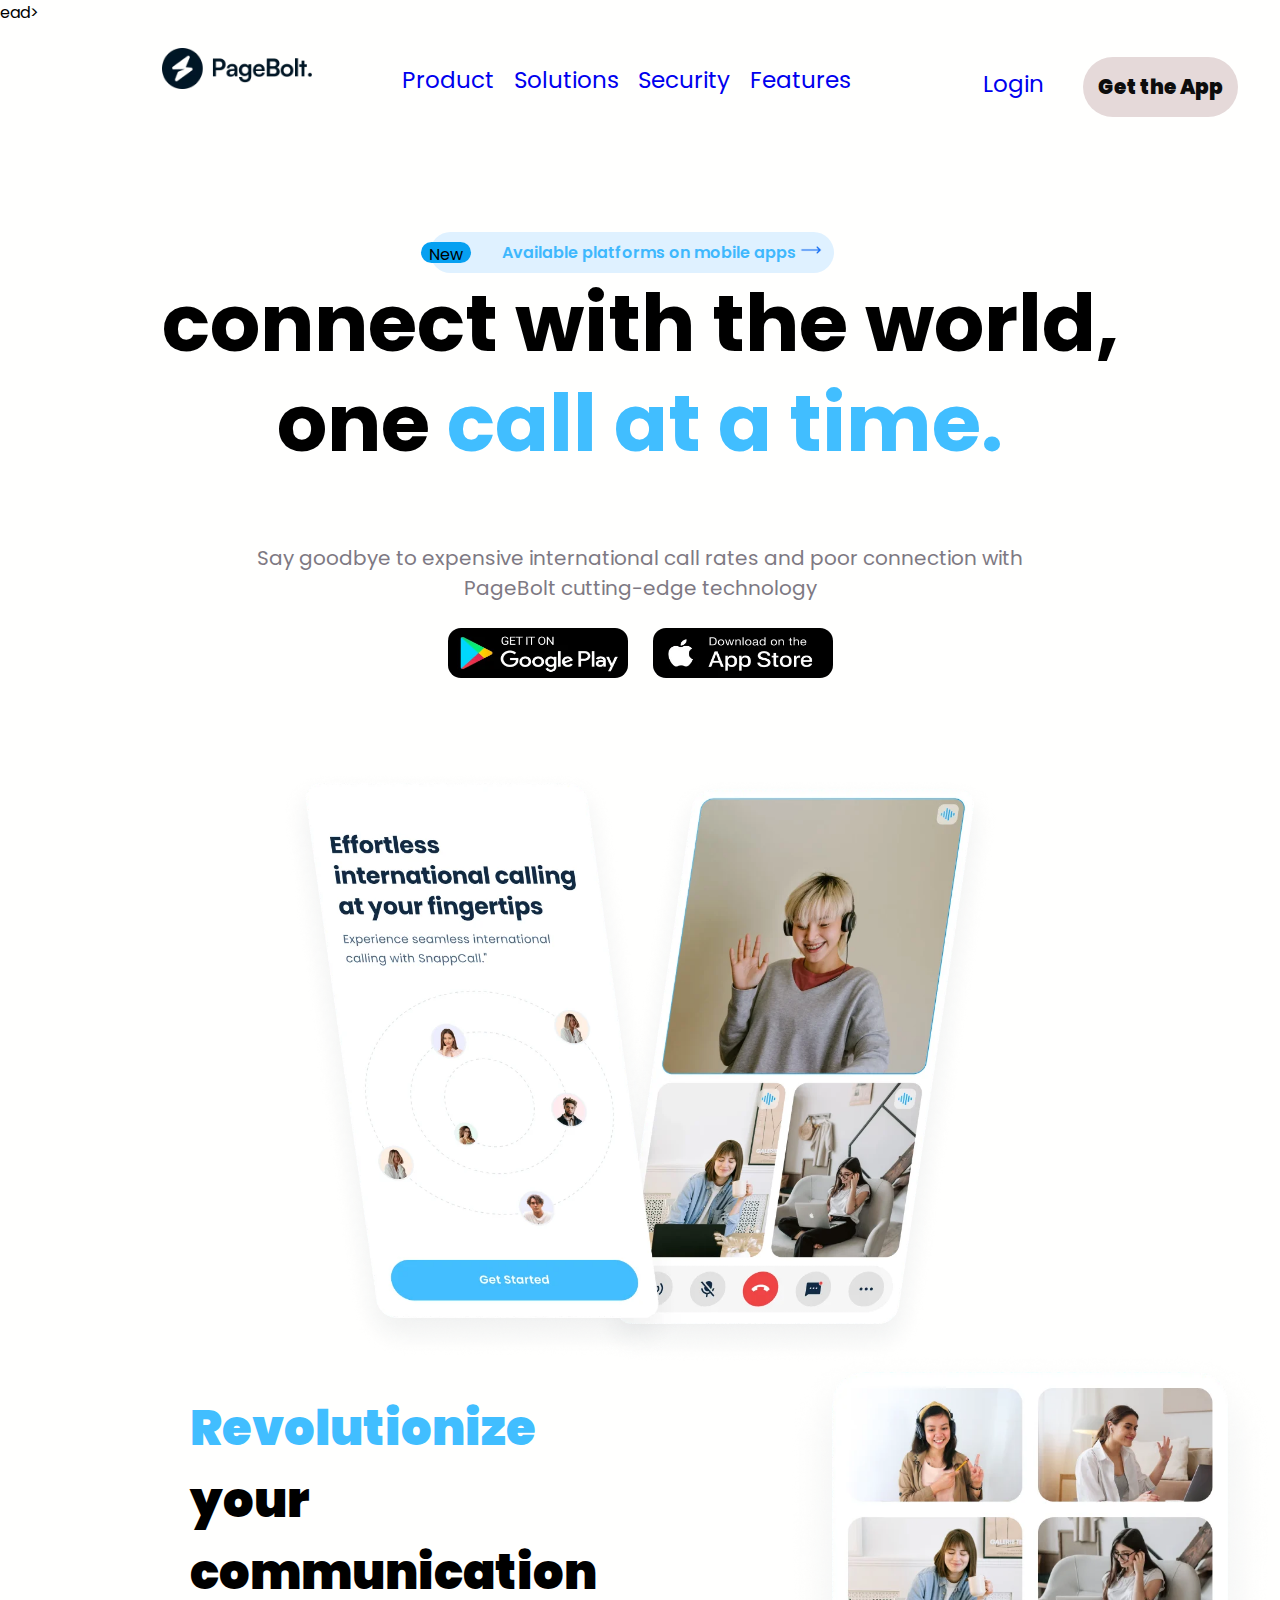
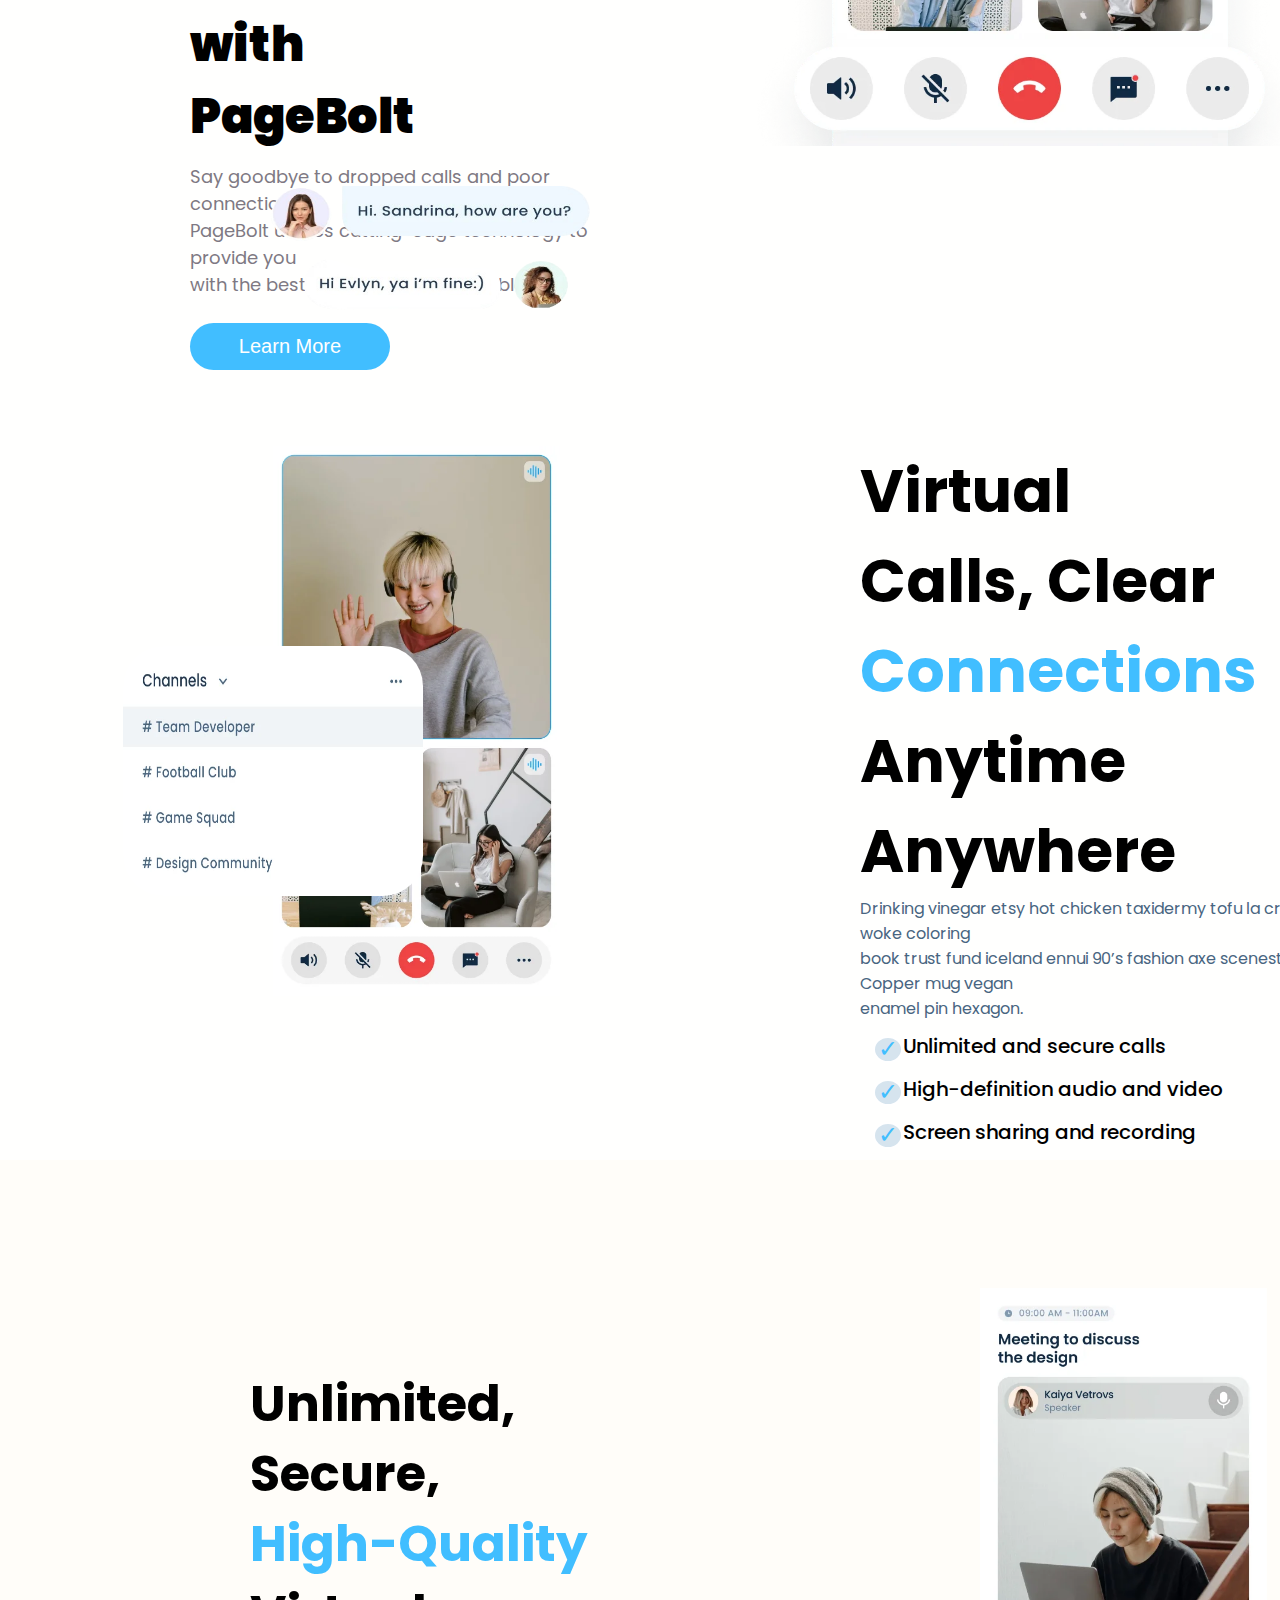
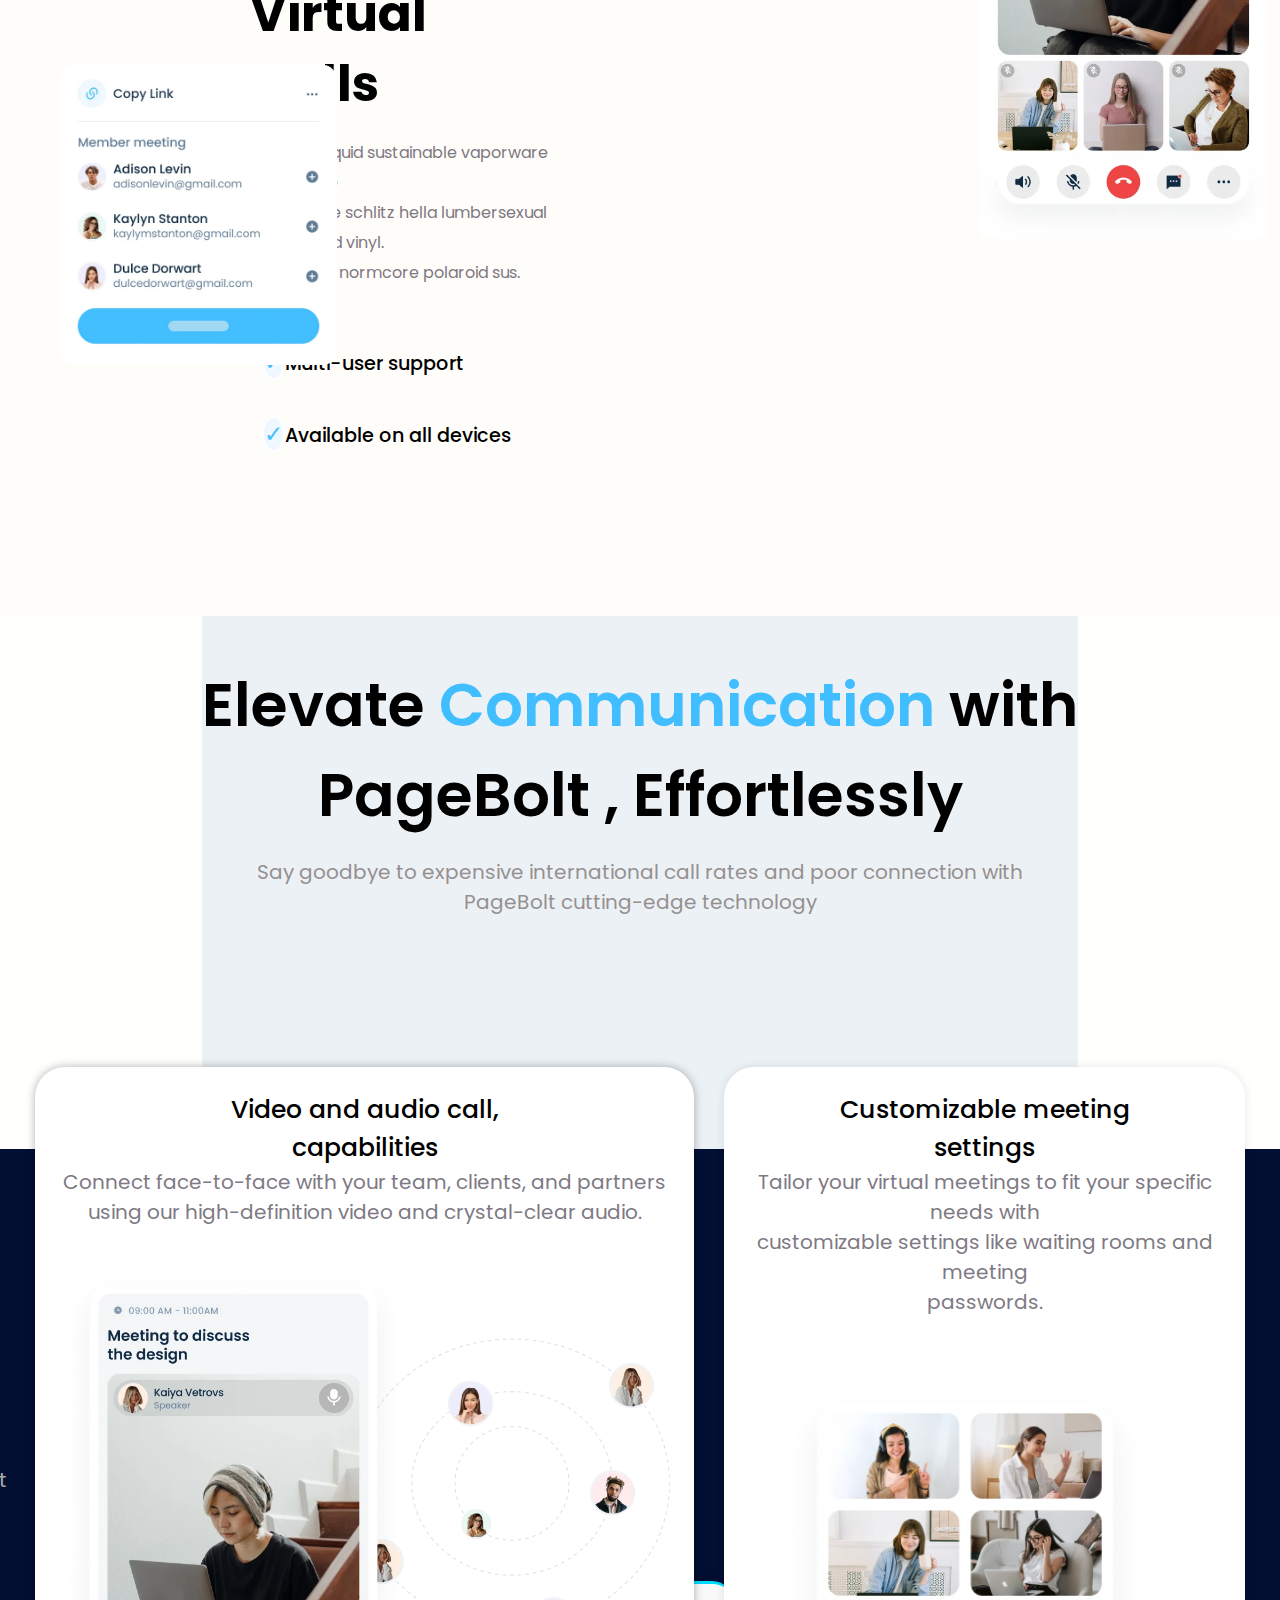
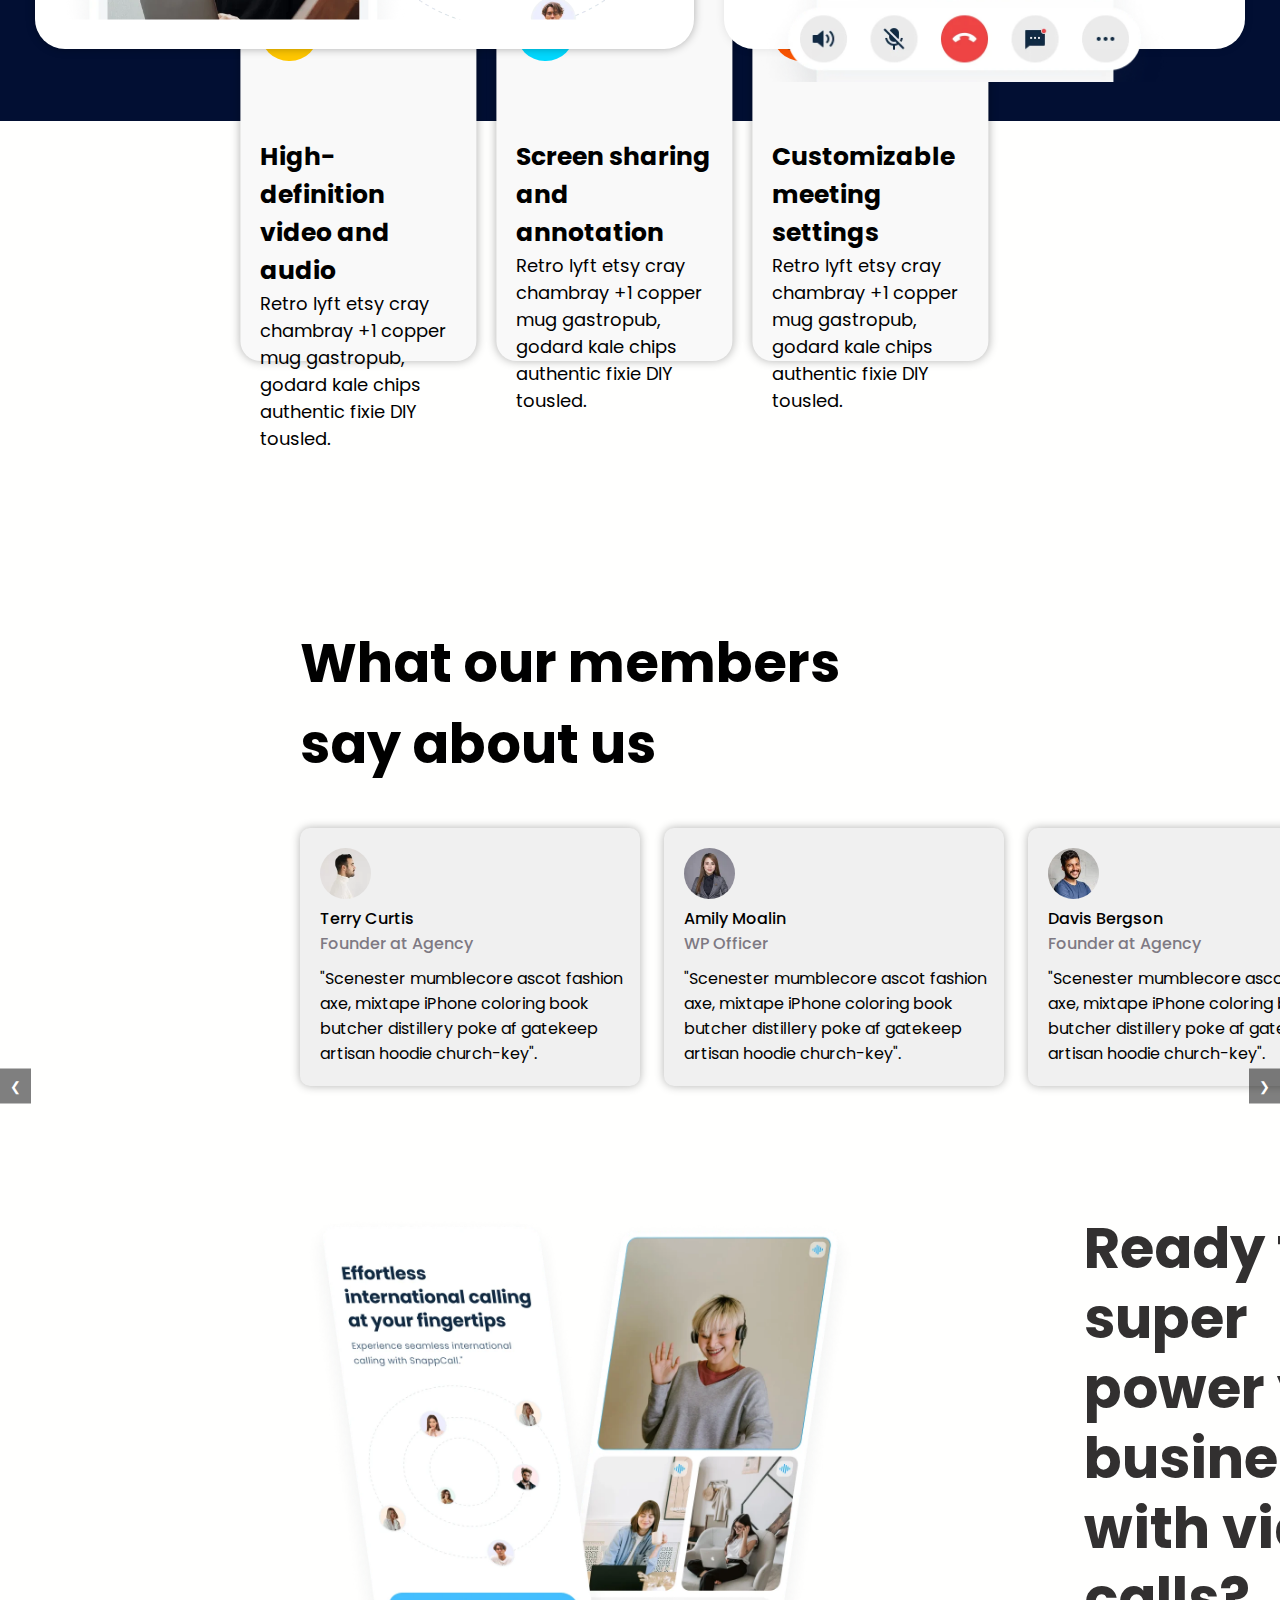
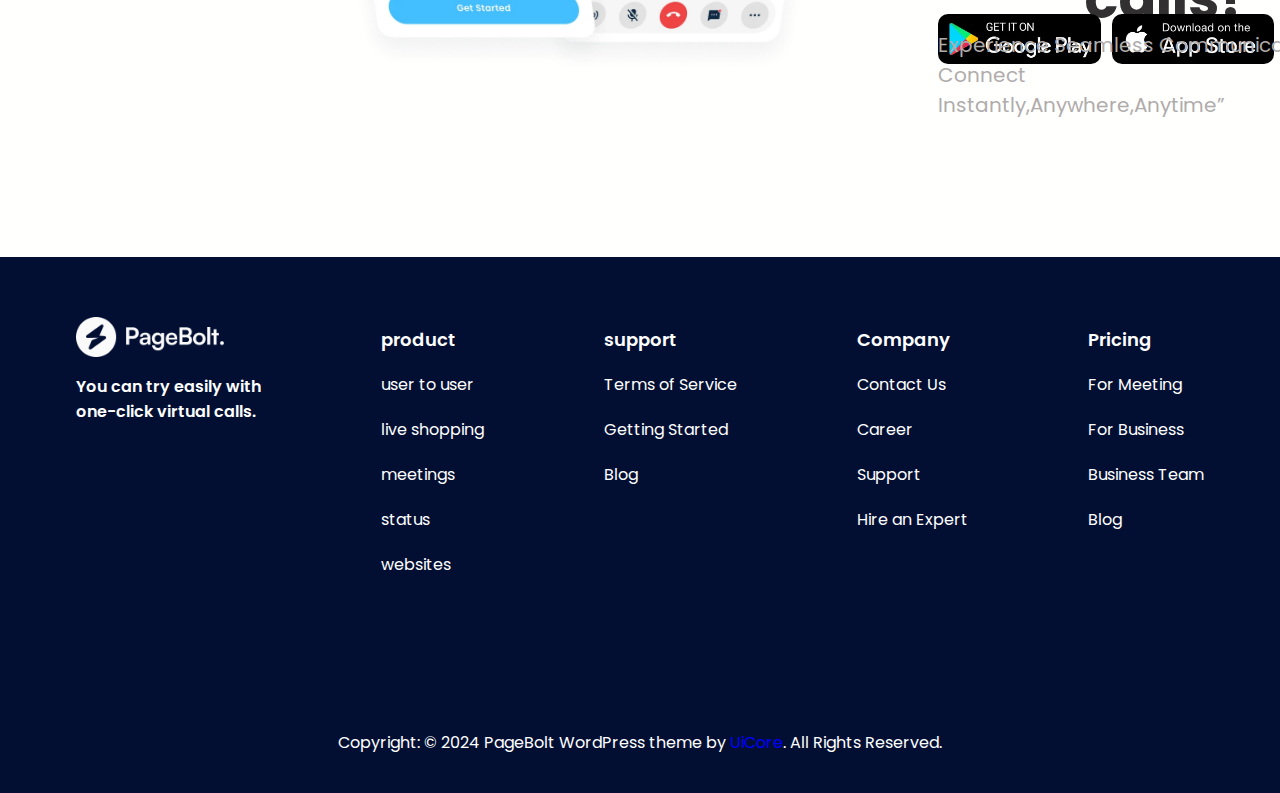
==== index/task6.html @ 5640647d "first commit" ====
<!DOCTYPE html>
<html lang="en">

<head>
    <meta charset="UTF-8">
    <meta name="viewport" content="width=device-width, initial-scale=1.0">
    <link rel="stylesheet" href="task6.css">
    <title>PageBolt</title>
    <link rel="preconnect" href="https://fonts.googleapis.com">
    <link rel="preconnect" href="https://fonts.gstatic.com" crossorigin>
    <link
        href="https://fonts.googleapis.com/css2?family=Kanit:ital,wght@0,100;0,200;0,300;0,400;0,500;0,600;0,700;0,800;0,900;1,100;1,200;1,300;1,400;1,500;1,600;1,700;1,800;1,900&family=Lora:ital,wght@0,400..700;1,400..700&family=Poppins:ital,wght@0,100;0,200;0,300;0,400;0,500;0,600;0,700;0,800;0,900;1,100;1,200;1,300;1,400;1,500;1,600;1,700;1,800;1,900&family=Source+Sans+3:ital,wght@0,200..900;1,200..900&display=swap"
        rel="stylesheet">ead>

<body>
    <header>
        <div class="logo">
            <img src="/assets/images/pagebolt-logo.webp" alt="logo">
        </div>
        <ul class="head">
            <div class="middle">
                <ul>
                    <li><a href="#">Product</a></li>
                    <li><a href="#">Solutions</a></li>
                    <li><a href="#">Security</a></li>
                    <li><a href="#">Features</a></li>
                </ul>
            </div>
            <div class="end-header">
                <li class="login"><a href="#">Login</a></li>
                <li><a href="#" class="get-app-button">Get the App</a></li>
            </div>
        </ul>
    </header>
    <div class="step2">
        <div class="space">
            <p class="new">New</p>
            <div class="newidea">
                <p class="apps">...... <span>.........</span>Available platforms on mobile apps</p>
                <img class="arrow" src="/assets/images/arrow.png" alt="arrow-img">
            </div>
        </div>
    </div>

    <div class="step3">
        <div class="container">
            <h1 class="connect">connect with the world,<br>one <span style="color: rgb(65,190,255);">call at a
                    time.</span></h1>
        </div>
        <div class="basket">
            <p class="goodbye2">Say goodbye to expensive international call rates and poor connection with <br> PageBolt
                cutting-edge technology
            </p>
        </div>

    </div>

    <div class="step4">
        <img class="googleplay" src="/assets/images/Mobile-App-Google-Play.webp" alt="googlePlay">
        <img class="apple" src="/assets/images/Mobile-App-App-Store.webp" alt="apple">
    </div>

    <div class="step5">
        <img src="/assets/images/Mobile-App-Hero-Image---small.webp" alt="">
    </div>
    <div class="step6">
        <div class="left1">
            <div class="contnr">
                <h3><span style="color: rgb(65,190,255);">Revolutionize </span>your <br>communication with <br>PageBolt
                </h3>
                <p>Say goodbye to dropped calls and poor connections. <br> PageBolt utilizes cutting-edge technology to
                    provide you <br> with the best call experience possible.”</p>
                <button class="learn-more">Learn More</button>
            </div>
        </div>
        <div class="right1">
            <img class="big" src="/assets/images/Mobile-App-Communication-Image-2.webp" alt="">
            <img class="small" src="/assets/images/hi sandra.png" alt="">
        </div>
    </div>


    <div class="step7">
        <div class="left2">
            <img src="/assets/images/Mobile-App-Connections-Image-2.webp" alt="small3" class="small3">
            <img src="/assets/images/Mobile-App-Connections-Image.webp" alt="big3" class="big3">
        </div>
        <div class="right2">
            <div class="head">
                <h4 class="calls">Virtual Calls, Clear<br><span>Connections </span>Anytime<br>Anywhere</h4>
            </div>
            <p class="vienegar">
                Drinking vinegar etsy hot chicken taxidermy tofu la croix woke coloring <br> book trust fund iceland
                ennui
                90’s fashion axe scenester. Copper mug vegan <br> enamel pin hexagon.</p>
            <ul class="tick-list">
                <li>Unlimited and secure calls</li>
                <li>High-definition audio and video</li>
                <li>Screen sharing and recording</li>
            </ul>


        </div>
    </div>



    <div class="step8">
        <div class="left3">
            <h5 class="secure">Unlimited, Secure, <br><span>High-Quality</span> Virtual <br>Calls</h5>
            <p class="hexagon">
                Hexagon squid sustainable vaporware chartreuse <br>godard fixie schlitz hella lumbersexual skateboard
                vinyl.<br>Chambray normcore polaroid sus.
            </p>
            <ul class="tick-list2">
                <li>Multi-user support</li>
                <li>Available on all devices</li>
            </ul>
        </div>

        <div class="right3">
            <img class="big2" src="/assets/images/Mobile-App-High-Quality-Image.webp" alt="">
            <img class="small2" src="/assets/images/copylink.webp" alt="">
        </div>

    </div>
    <div class="step9">
        <div class="text">
            <h6 class="elevate">Elevate <span>Communication</span> with <br>PageBolt , Effortlessly</h6>
            <p class="say">Say goodbye to expensive international call rates and poor connection with <br>PageBolt
                cutting-edge technology</p>
        </div>
        <div class="left-right">
            <div class="left4">
                <p class="vid">Video and audio call, <br> capabilities</p>
                <p class="face">Connect face-to-face with your team, clients, and partners <br> using our
                    high-definition
                    video and crystal-clear audio.</p>
                <div class="image-container">
                    <img src="/assets/images/new r.webp" alt="left" class="lt-img">
                </div>
            </div>
            <div class="right4">
                <p class="meeting">Customizable meeting <br>settings</p>
                <p class="tailor">Tailor your virtual meetings to fit your specific needs with <br> customizable
                    settings like waiting rooms and meeting <br> passwords.</p>
                <img src="/assets/images/new l.webp" alt="rt-img-inline" class="rt-img">

            </div>
        </div>
    </div>
    <div class="step10">
        <p class="experience">Experience Seamless <br> Communication with PageBolt</p>
    </div>


    <div class="step11">
        <div class="box">
            <img src="/assets/images//camera logo.png" alt="heads" class="logo1">
            <div class="content">
                <p class="heading">High-definition video and audio</p>
                <p class="paragraph">Retro lyft etsy cray chambray +1 copper <br> mug gastropub, godard kale chips <br>
                    authentic fixie DIY tousled.</p>
            </div>
        </div>
        <div class="box">
            <img src="/assets/images/meeting_heas.png" alt="heads1" class="logo2">
            <div class="content">
                <p class="heading">Screen sharing and annotation</p>
                <p class="paragraph">Retro lyft etsy cray chambray +1 copper <br> mug gastropub, godard kale chips <br>
                    authentic fixie DIY tousled.</p>
            </div>
        </div>
        <div class="box">
            <div class="ball">
                <img src="/assets/images/square.jpg" alt="" class="logo3">
            </div>
            <div class="content">
                <p class="heading">Customizable meeting settings</p>
                <p class="paragraph">Retro lyft etsy cray chambray +1 copper <br> mug gastropub, godard kale chips <br>
                    authentic fixie DIY tousled.</p>
            </div>
        </div>
    </div>

    <div class="scroll-wrapper">
        <div class="step12">
            <p class="members">
                What our members <br>say about us
            </p>
            <div class="cont1">
                <img src="/assets/images/terry cutis.webp" alt="">
                <p class="name">Terry Curtis</p>
                <p class="designation">Founder at Agency</p>
                <p class="sentence">"Scenester mumblecore ascot fashion <br>axe, mixtape iPhone coloring book
                    <br>butcher distillery poke af gatekeep <br> artisan hoodie church-key".
                </p>
            </div>
            <div class="cont2">
                <img src="/assets/images/amily moalin.webp" alt="">
                <p class="name">Amily Moalin</p>
                <p class="designation">WP Officer</p>
                <p class="sentence">"Scenester mumblecore ascot fashion <br>axe, mixtape iPhone coloring book
                    <br>butcher distillery poke af gatekeep <br>artisan hoodie church-key".
                </p>
            </div>
            <div class="cont1">
                <img src="/assets/images/david bergson.webp" alt="">
                <p class="name">Davis Bergson</p>
                <p class="designation">Founder at Agency</p>
                <p class="sentence">"Scenester mumblecore ascot fashion <br>axe, mixtape iPhone coloring book
                    <br>butcher distillery poke af gatekeep <br>artisan hoodie church-key".
                </p>
            </div>
            <div class="cont1">
                <img src="/assets/images/gustavo diaz.webp" alt="">
                <p class="name">Terry Curtis</p>
                <p class="designation">Developer</p>
                <p class="sentence">"Scenester mumblecore ascot fashion <br>axe, mixtape iPhone coloring book
                    <br>butcher distillery poke af gatekeep <br>artisan hoodie church-key".
                </p>
            </div>
        </div>
    </div>

    <div class="scroll-wrapper">
        <div class="scroll-container">
            <!-- Content goes here -->
        </div>
        <button class="scroll-btn prev">&#10094;</button>
        <button class="scroll-btn next">&#10095;</button>
    </div>




    <div class="step13">
        <div class="left-side">
            <img src="/assets/images/Mobile-App-Hero-Image---small.webp" alt="">
        </div>
        <div class="right-side">
            <div class="text-content">
                <p class="ready">Ready to super <br>power your business <br>with video calls?</p>
                <p class="experience">Experience Seamless Communication with PageBolt-Connect <br> Instantly,Anywhere,Anytime”</p>
            </div>
            <div class="logo-footer">
                <img src="/assets/images/Mobile-App-Google-Play.webp" alt="img.platstore">
                <img src="/assets/images/Mobile-App-App-Store.webp" alt="img.apple">
            </div>


        </div>
    </div>

    
    <div class="step14">
        <div class="container">
            <div class="line1">
                <img src="/assets/images/pagebolt-logo-2.webp" alt="logo" class="pagebolt">
                <p class="click">You can try easily with <br> one-click virtual calls.</p>
            </div>
            <div class="line2">
                <p class="top">product</p>
                <p>user to user</p>
                <p>live shopping</p>
                <p>meetings</p>
                <p>status</p>
                <p>websites</p>
            </div>
            <div class="line3">
                <p class="top">support</p>
                <p>Terms of Service</p>
                <p>Getting Started</p>
                <p>Blog</p>
            </div>
            <div class="line4">
                <p class="top">Company</p>
                <p>Contact Us</p>
                <p>Career</p>
                <p>Support</p>
                <p>Hire an Expert</p>
            </div>
            <div class="line5">
                <p class="top">Pricing</p>
                <p>For Meeting</p>
                <p>For Business</p>
                <p>Business Team</p>
                <p>Blog</p>
            </div>
           
        </div>
        <footer>
            <!-- Copyright notice with the link -->
            <p class="copyright">Copyright: © 2024 PageBolt WordPress theme by <a href="#" class="link">UiCore</a>.
                All Rights Reserved.
            </p>
        </footer>
    </div>
    

</body>

</html>
---- index/task6.css ----
body {
    background-color: rgb(255, 255, 254);
    font-family: poppins;
}

* {
    margin: 0%;
    //: "lora";
}

.logo img {
    width: 150px;
    margin-top: -10%;
}

header {
    display: flex;
    column-gap: 10%;
    justify-content: center;
    padding: 3%;
}

header ul {
    display: flex;
    list-style: none;
    column-gap: 5%;
    justify-content: center;
    font-size: larger;

}

header .head {
    display: flex;
    text-decoration: none;
}

.head a {
    text-decoration: none;
}

.end-header {
    display: flex;
    margin-left: 20%;
    column-gap: 10%;
    margin-top: -1%;
}

.login {
    text-decoration: none;
    margin-top: 10px;
    margin-right: 8%;


}

.login a {
    text-decoration: none;
    font-size: larger;

}

.get-app-button {
    display: inline-block;
    padding: 15px;
    background-color: rgb(229, 217, 217);
    color: #0d0d0d;
    border-radius: 30px;
    text-wrap: nowrap;
    font-size: 20px;
    font-weight: 900;
    text-decoration: none;

}

.get-app-button:hover {
    background-color: rgb(6, 180, 241);
}

.step2 {}

.newidea {
    display: flex;
    background-color: rgb(223, 241, 255);
    border-radius: 30px;
    padding: 8px;
    margin-left: -6.3%;
}

.apps span {
    color: rgb(223, 241, 255);
}

.space {
    display: flex;
    justify-content: center;
    align-items: center;
    margin-top: 6%;
    text-wrap: nowrap;
    margin-left: 40%;
    border-radius: 30px;
}

.new {
    border-style: none;
    border-radius: 20px;
    margin-right: 1%;
    background-color: rgb(6, 160, 241);
    margin-left: -70%;
    padding-bottom: 1.5%;
    height: 10px;
    width: 50px;
    text-align: center;
    z-index: 1;
}

.apps {
    color: rgb(63, 184, 253);
    font-weight: 550;
}

.arrow {
    width: 30px;
    height: 20px;
    justify-content: center;
    align-items: center;
}

.step3 {
    /* border: solid 3px; */
    /* transform: scale(0.8);  */
    /* border-style: none; */
}

.step3 .container {
    display: flex;
    justify-content: center;
    /* Center horizontally */
    align-items: center;
    /* Center vertically */
}

.connect {
    font-size: 80px;
    /* Set font size to 600 pixels */
    text-align: center;
    /* Center text within the container */
    line-height: 100px;
    font-weight: 700;
}

.connect span {
    font-weight: 700;
    /* Set font weight to bold */
}

.basket {
    text-align: center;
}

.goodbye2 {
    font-size: 20px;
    padding: 2%;
    color: #7e7983;
}

.step4 {
    display: flex;
    justify-content: center;
    align-items: center;
    column-gap: 25px;
}

.step4 img {
    /* You can adjust the size of the images manually */
    width: 180px;
    height: 50px;
    border-radius: 13px;
    row-gap: 12px;
}

.step5 {
    display: flex;
    justify-content: center;
    align-items: center;
}

.step5 img {
    height: 600px;
    margin-top: 7%;
}

.step6 {
    display: flex;
    justify-content: center;
    align-items: center;
    margin-top: 10%;
    transform: translateX(90px);
}

.step6 .right1 {
    flex-wrap: wrap;
    display: flex;
    justify-content: center;
    margin-left: 15%;
}

.big {
    height: 400px;
    transform: translateY(-150px);
}

.small {
    height: 150px;
    width: 350px;
    transform: translate(-600px, -110px);
    background: none;

}

.left1 {
    display: grid;
    margin-top: -14%;
    transform: translateX(100px);
}

h3 {
    font-size: 300%;
    font-weight: 900;
    align-items: center;
    margin-bottom: 10px;

}

h3 span {
    font-weight: 900;
}

.left1 p {
    display: flex;
    font-size: 18px;
    align-items: center;
    color: #7e7983;
}

.learn-more {
    background-color: rgb(65, 190, 255);
    color: white;
    padding: 10px 20px;
    border: none;
    cursor: pointer;
    transition: background-color 0.3s ease;
    font-size: 20px;
    border-radius: 40px;
    width: 200px;
    padding: 12px;
    margin-top: 6%;
}

.learn-more:hover {
    background-color: #0056b3;
}

.step7 {
    display: flex;
    justify-content: center;
    column-gap: 300px;
}

.left2 {
    display: flex;
    margin-left: -00px;
}

.left2 .small3 {
    height: 250px;
    width: 300px;
    transform: translateX(150px) translateY(200px);
    background: none;
    border-radius: 40px;
}

.left2 .big3 {
    height: 550px;
}

.right2 {
    display: block;
}

.right2 .head {
    font-size: 45px;
    margin-right: 50px;
}

.calls {
    font-size: 60px;
    font-weight: 700;
}

.calls span {
    color: rgb(65, 190, 255);
}

.vienegar {
    color: rgb(72, 101, 129);
    font-weight: 10px;
    justify-content: center;
    padding-bottom: 10px;
}

.tick-list {
    font-size: 20px;
    font-weight: 500;
}

.tick-list {
    list-style-type: none;
    margin-left: -6%;

}

.tick-list li {
    padding-left: 30px;
    padding-bottom: 3%;
    position: relative;

}

.tick-list li::before {
    content: '\2713';
    font-size: 1.2em;
    color: rgb(65, 190, 255);
    position: absolute;
    left: 0;
    top: 5px;
    border: 2px solid rgb(255, 255, 255);
    /* Add border */
    background-color: rgb(214, 228, 238);
    /* Set background color */
    border-radius: 50%;
    /* Set border radius */
    padding: 3px;
    /* Adjust padding as needed */
    line-height: 70%;
}

.step8 {
    display: flex;
    margin: 0px;
    justify-content: center;
    align-items: center;
    padding-top: 10%;
    background-color: rgb(255, 253, 249);
    padding-bottom: 5%;

}

.left3 {
    justify-content: center;
    align-items: center;
    margin-left: 250px;
    line-height: 70px;
}

.left3 .secure {
    font-size: 50px;
    font-weight: 700;
}

.secure span {
    color: rgb(65, 190, 255);
    font-weight: 700;
}

.hexagon {
    font-weight: 400;
    color: #7e7983;
    margin-bottom: 20px;
    padding: 5%;
    line-height: 30px;
    margin-left: -5%;
}

.tick-list2 {
    list-style-type: none;
    text-decoration: none;
    margin-left: -10%;
}

.tick-list2 li {
    padding-left: 30px;
    position: relative;
    font-size: larger;
    font-weight: 500;

}

.tick-list2 li::before {
    content: '\2713';
    font-size: 1.2em;
    color: rgb(65, 190, 255);
    border: 2px solid rgb(255, 255, 255);
    background-color: rgb(239, 248, 255);
    border-radius: 50%;
    height: 40px;
    width: 30px;
    margin-left: -20px;

}

.right3 {
    margin-left: -50px;
}

.big2 {
    height: 550px;
    margin-left: 400px;
}

.small2 {
    height: 300px;
    transform: translateX(-520px) translateY(-180px);
    border-radius: 5%;
}

.step9 {
    justify-items: center;
    align-items: center;
}

.text {
    display: grid;
    text-align: center;
}

.elevate {
    font-size: 60px;
    font-weight: 600;
    padding-top: 5%;
}

.elevate span {
    color: rgb(65, 190, 255);
    font-weight: 600;
    line-height: 70px;
    background: none;
}

.elevate,
.say {
    background-color: rgb(236, 241, 245);
}

.say {
    font-size: 20px;
    color: rgb(149, 144, 144);
    /* margin-top: -11%;
    margin-bottom: -10%; */
    padding-bottom: 300px;
    padding-top: 2%;

}

.left-right {
    display: flex;
    align-content: center;
    justify-content: center;
    column-gap: 30px;
}

.left4 {
    border-radius: 30px;
    /* transform: translateY(-200px); */
    transform: translateY(-150px);
    box-shadow: 0 0 10px rgba(0, 0.3, 0.3, 0.3);
    padding: 2%;
    background-color: white;
    z-index: 1;
}

.vid {
    font-size: 25px;
    text-align: center;
    font-weight: 500;
}

.face {
    font-size: 20px;
    color: #7e7983;
    text-align: center;
}

.lt-img {
    height: 350px;
    transform: translateY(42.5px);
    justify-content: center;
}

.right4 {
    transform: translateY(-150px);
    box-shadow: 0 0 10px rgba(2, 0.3, 0.3, 0.1);
    padding: 2%;
    border-radius: 30px;
    z-index: 1;
    background-color: white;

}

.meeting {
    font-size: 25px;
    text-align: center;
    font-weight: 500;
}

.tailor {
    font-size: 20px;
    color: #7e7983;
    text-align: center;
}

.rt-img {
    height: 300px;
    justify-content: center;
    transform: translateY(65px);
}


.step10 {
    background-color: rgb(2, 15, 51);
    transform: translateY(-550px);

}

.experience {
    text-align: center;
    /* margin-top: 200px; */
    transform: translateY(50%);
    color: white;
    font-size: 60px;
    font-weight: 800;
    padding-bottom: 40%;
}

.step11 {
    display: flex;
    justify-content: space-around;
    width: 60%;
    height: 400px;
    transform: translate(30%, -175%);
    margin-bottom: -25%;

}

.box {
    position: relative;
    width: 30%;
    padding: 20px;
    background-color: #f9f9f9;
    box-shadow: 0 0 10px rgba(0, 0, 0, 0.3);
    margin: 10px;
    border-radius: 20px;
}

.step11 .box:hover {
    transform: translateY(-8px);
}

.box:nth-child(1) {
    border-top: 3px solid rgb(255, 199, 0)
}

.box:nth-child(2) {
    border-top: 3px solid rgb(0, 217, 255)
}

.box:nth-child(3) {
    border-top: 3px solid rgb(255, 86, 0)
}

.logo1,
.logo2,
.logo3 {
    /* background-color: rgb(172, 72, 72); */
    top: 10px;
    left: 10px;
    width: 50px;
    height: auto;
    border-radius: 50%;
    color: #0056b3;
}

.logo1 {
    background-color: rgb(255, 199, 0);
    padding: 2%;
}

.logo2 {
    background-color: rgb(0, 217, 255);
    padding: 2%;
}

.logo3 {
    background-color: rgb(255, 86, 0);
    padding: 2%;
}

.logo::before {
    content: '';
    position: absolute;
    top: 0;
    left: 0;
    width: 100%;
    height: 100%;
    border-radius: 50%;
    z-index: -1;
    */
}

.content {
    margin-top: 70px;
}

.heading {
    font-weight: bold;
    font-size: 25px;
    //: 'Lucida Sans', 'Lucida Sans Regular', 'Lucida Grande', 'Lucida Sans Unicode', Geneva, Verdana, sans-serif;
}

.paragraph {
    justify-content: center;
    font-size: 18px;
    //: 'Lucida Sans', 'Lucida Sans Regular', 'Lucida Grande', 'Lucida Sans Unicode', Geneva, Verdana, sans-serif;
}


.scroll-wrapper {
    overflow-x: auto;
    white-space: nowrap;
}

.step12 {
    display: inline-block;
    margin-left: 300px;
    margin-bottom: 20%;
    margin-top: -10%;
}

.cont1,
.cont2,
.cont3,
.cont4 {
    width: 300px;
    display: inline-block;
    margin-right: 20px;
    background-color: #f0f0f0;
    border-radius: 10px;
    padding: 20px;
    box-shadow: 0 0 10px rgba(0, 0, 0, 0.3);
}

.members {
    font-size: 54px;
    font-weight: bold;
    margin-bottom: 3%;
}

.sentence {
    margin-top: 10px;
    /* Example margin adjustment */
}

/* Add additional styling for content if needed */

.scroll-wrapper {
    position: relative;
    overflow: visible;
    margin-top: -20%;
}

.scroll-container {
    white-space: nowrap;
    overflow-x: auto;
}

.scroll-btn {
    position: absolute;
    top: 50%;
    transform: translateY(-50%);
    background-color: rgba(0, 0, 0, 0.5);
    color: white;
    border: none;
    padding: 10px;
    cursor: pointer;
    z-index: 1;
}

.scroll-btn.prev {
    left: 0;
}

.scroll-btn.next {
    right: 0;
}

.sentence {
    text-align: left;
    justify-content: center;
}

.name {
    font-weight: 500;
}

.designation {
    font-weight: 500;
    color: #7e7983;
}

.cont1 img {
    width: 17%;
    border-radius: 50%;
}

.cont2 img {
    width: 17%;
    border-radius: 50%;
}

.cont3 img {
    width: 17%;
    border-radius: 50%;
}

.cont4 img {
    width: 17%;
    border-radius: 50%;
}

.step13 {
    display: flex;
    margin-top: 10%;
}

.left-side img {
    height: 45%;
    justify-content: center;
    transform: translateX(300px);
}

.right-side {
    display: grid;
}

.ready {
    font-size: 350%;
    font-weight: 700;
    margin-left: -60%;
    line-height: 70px;
    color: #323030;
}

.experience {
    font-size: 20px;
    color: rgb(176, 172, 172);
    text-align: left;
    margin-left: -300px;
    margin-top: -100px;
    font-weight: 400;
}

.logo-footer {
    display: flex;
    margin-left: -60px;
    height: 50px;
    margin-top: -370px;
    margin-left: -300px;
    column-gap: 2%;

}

.logo-footer img {
    border-radius: 10px;

}












.step14 {
    background-color: rgb(2, 15, 51);
    color: white;
    margin-top: -30%;
}

.container {
    display: flex;
    padding-bottom: 44px;
    justify-content: center;

}

.pagebolt {
    height: 40px;
}

.click {
    line-height: 25px;
    font-weight: 600;

}

.top {
    font-weight: 600;
    font-size: large;
}

.line1,
.line2,
.line3,
.line4,
.line5 {
    line-height: 45px;
    padding: 60px;


}

/* Style for the copyright notice */
.copyright {
    color: white; /* Set the default color */
    text-align: center;
    padding: 3%;
}

/* Style for the link */
.link {
    color: blue; /* Set the default color for the link */
    text-decoration: none; /* Remove underline */
}

/* Hover effect for the link */
.link:hover {
    color: skyblue; /* Change color on hover */
}

/* Optional: If you want to change the color to sky red */
.sky-red {
    color: skyred;
}



/* Style for the links */
.line2 p:not(.top),
.line3 p:not(.top),
.line4 p:not(.top),
.line5 p:not(.top) {
    color: white;
    text-decoration: none;
    cursor: pointer;
}

/* Hover effect for the links */
.line2 p:not(.top):hover,
.line3 p:not(.top):hover,
.line4 p:not(.top):hover,
.line5 p:not(.top):hover {
    color: skyblue;
}
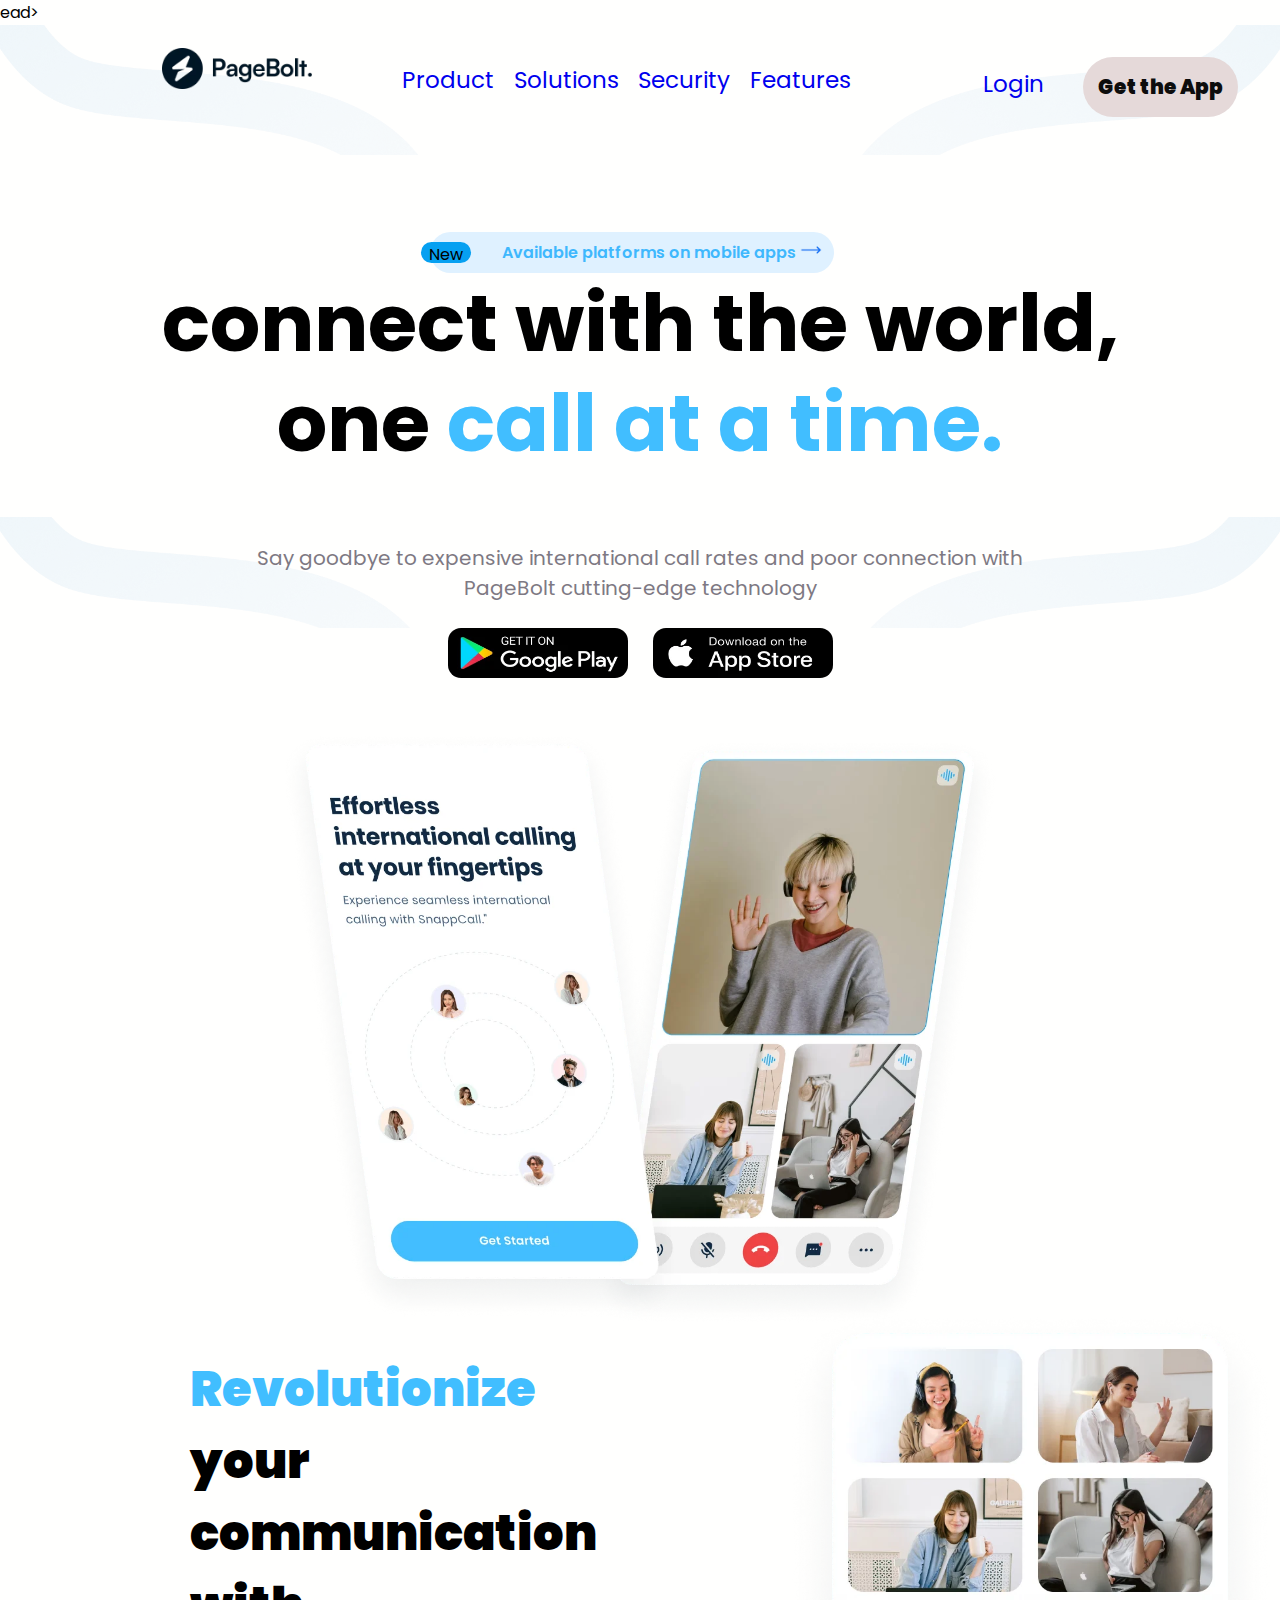
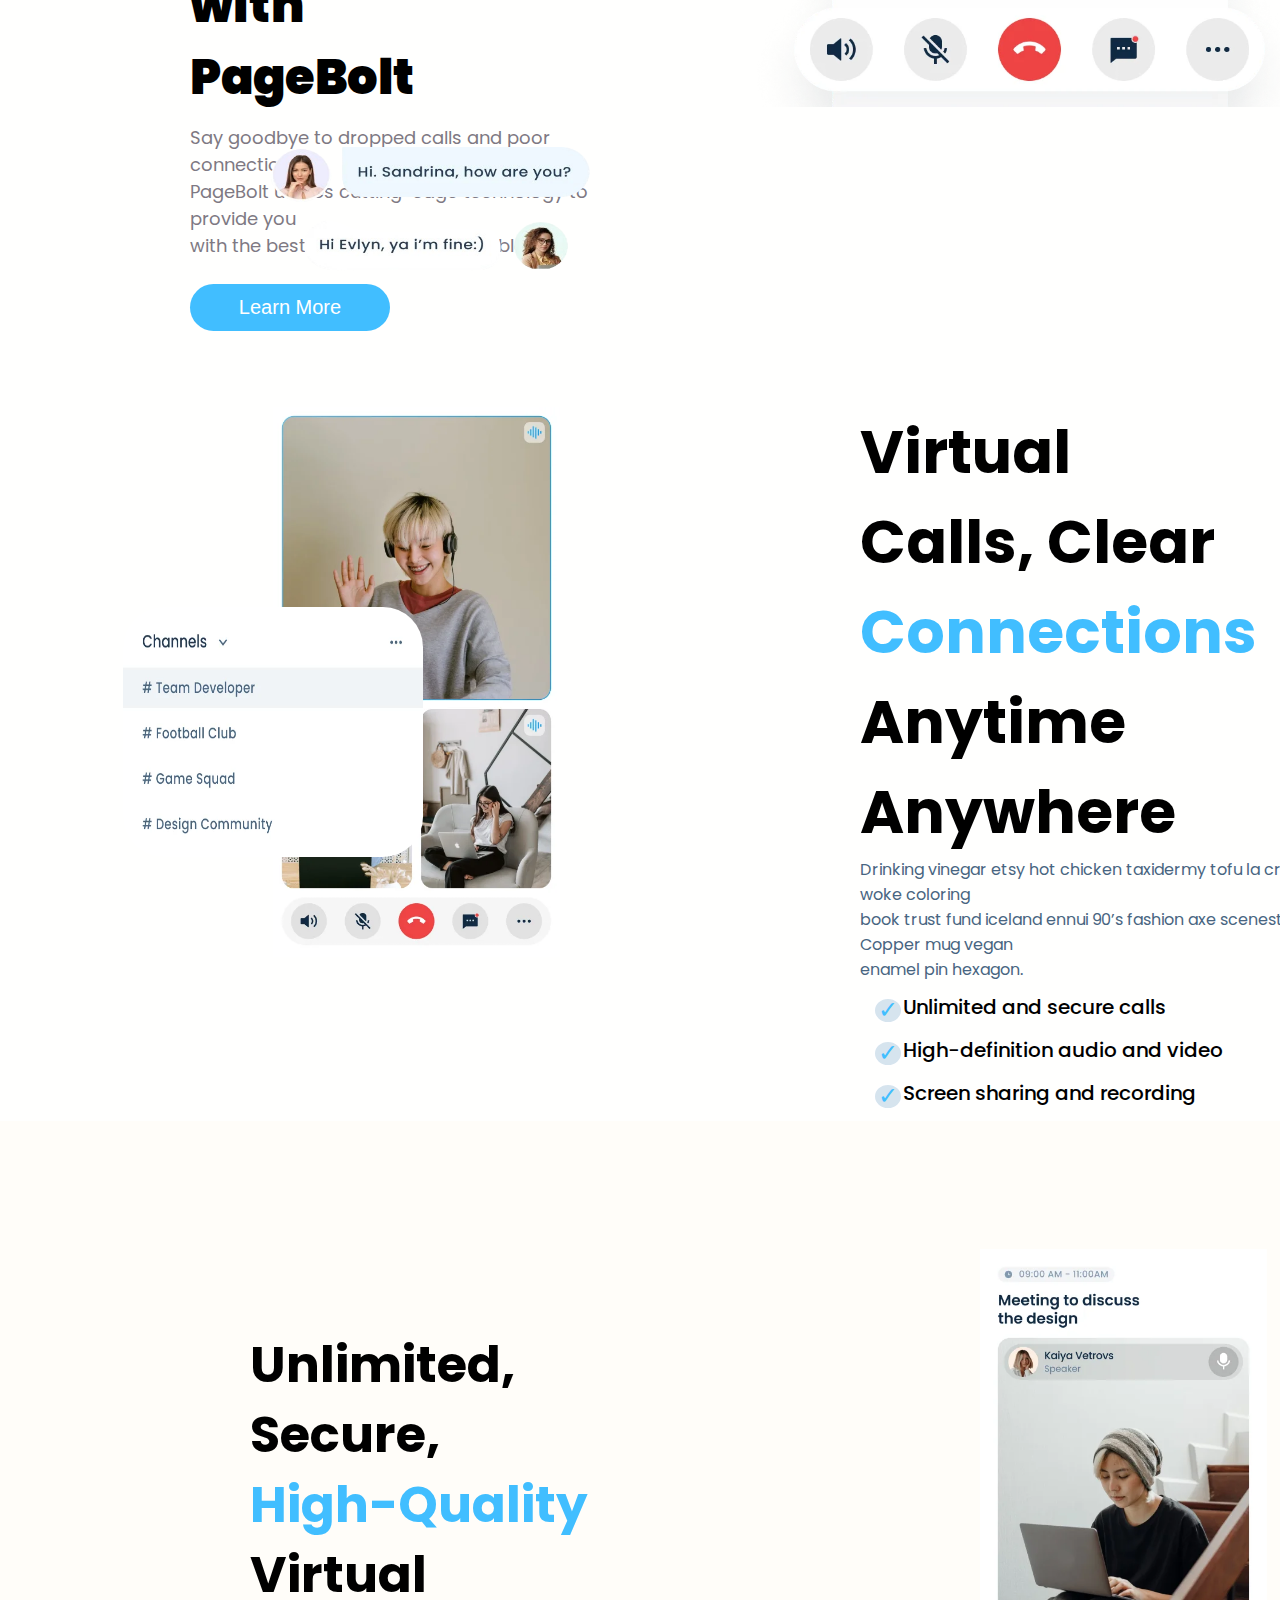
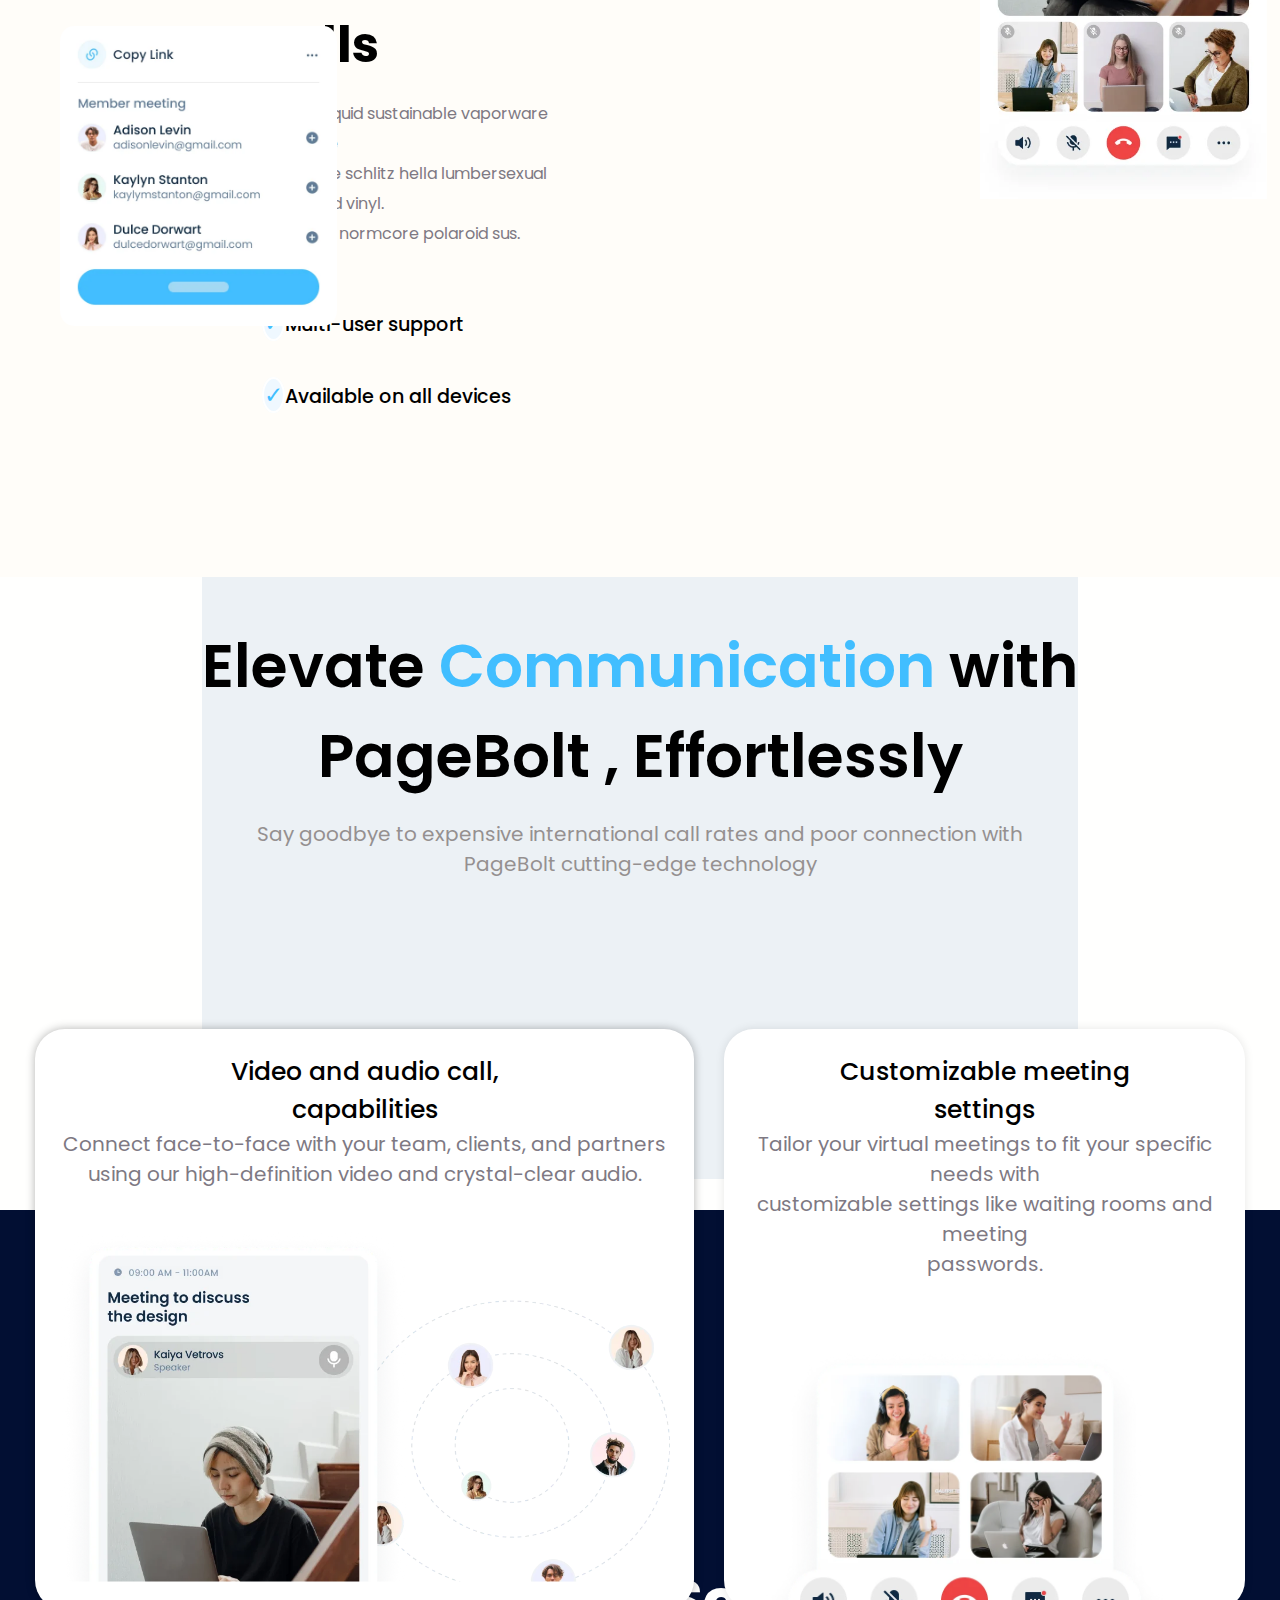
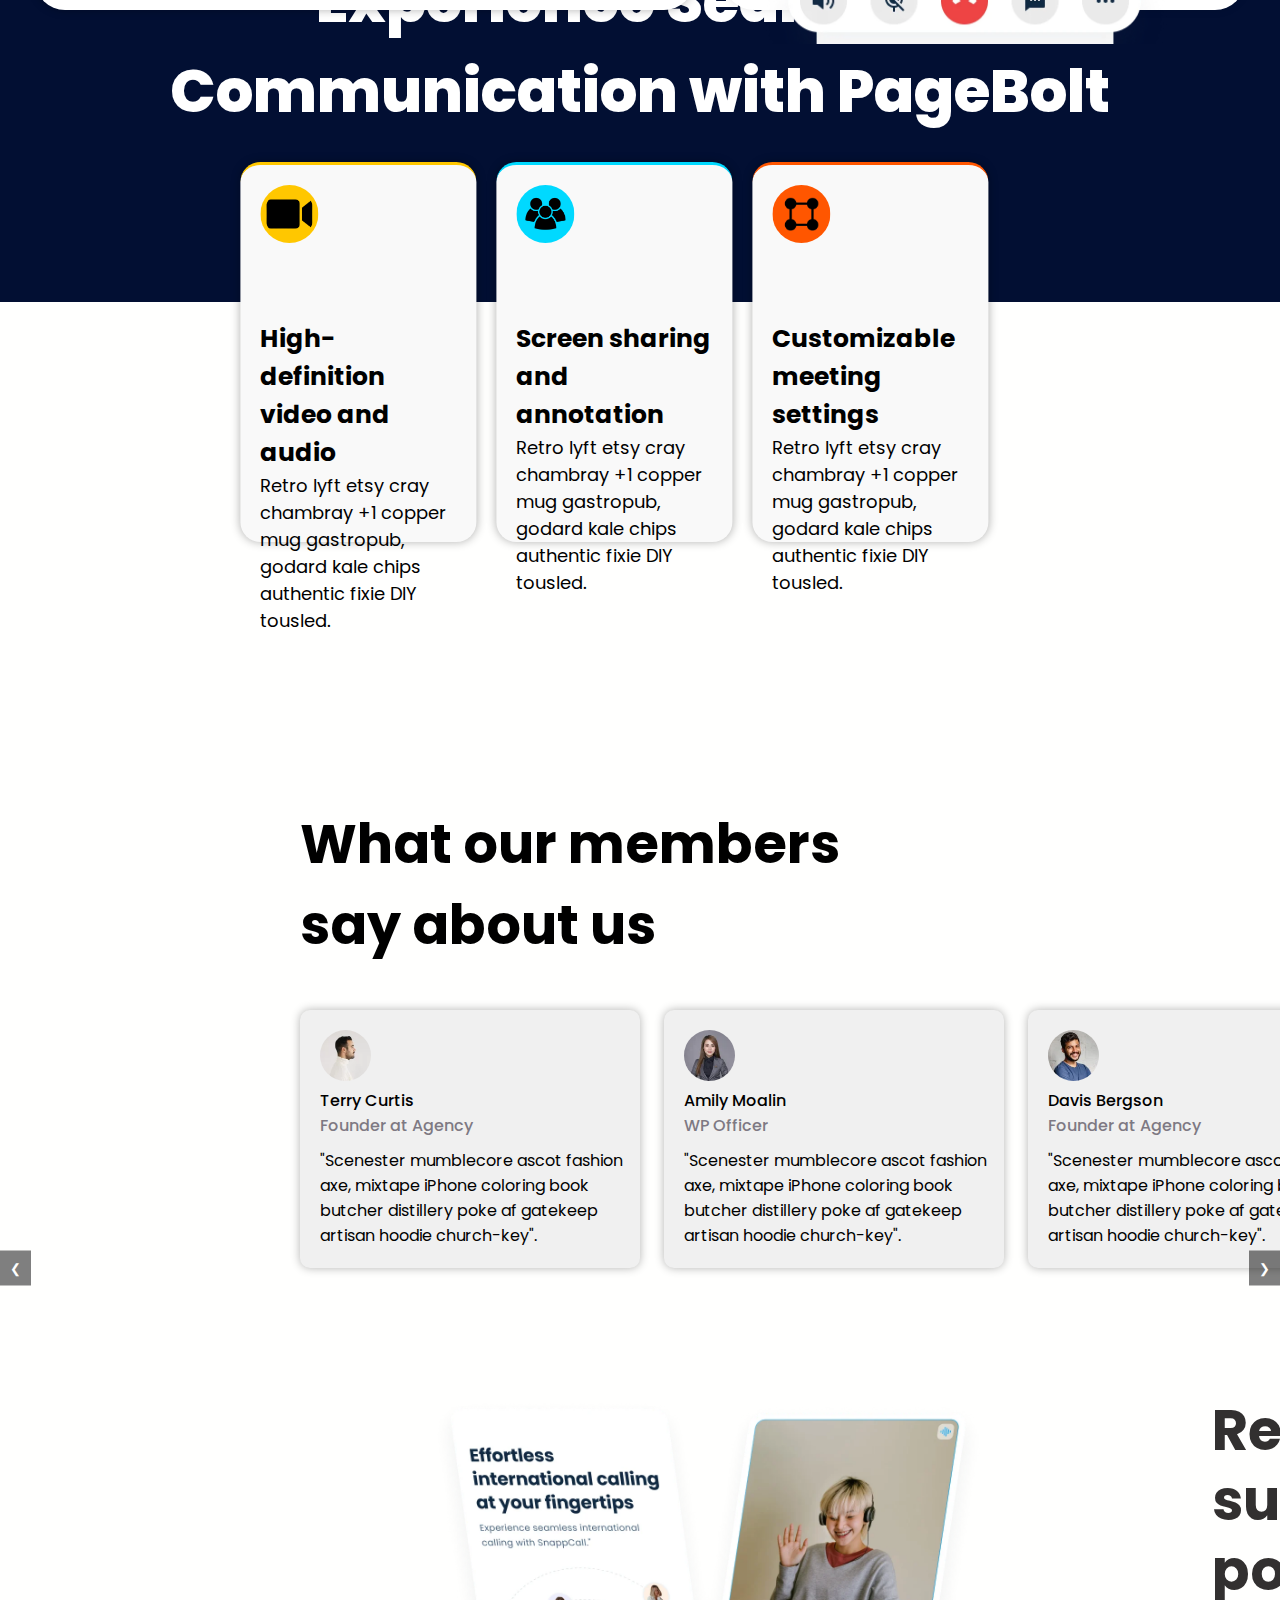
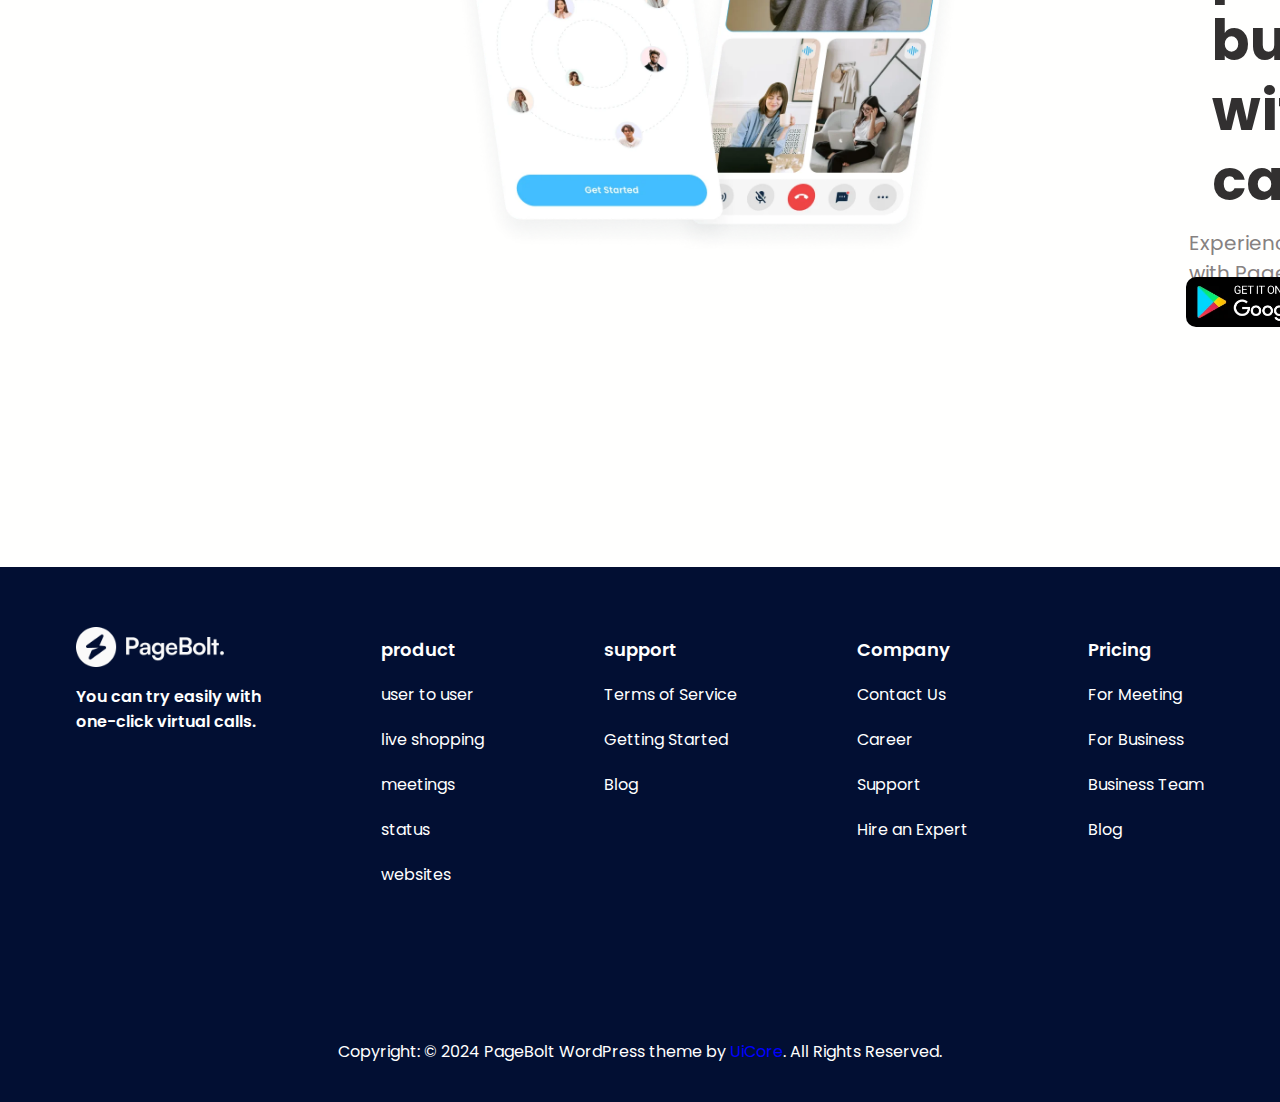
==== commit 552e111e: "first commit" ====
--- a/index/task6.html
+++ b/index/task6.html
@@ -61,7 +61,7 @@
     </div>
 
     <div class="step5">
-        <img src="/assets/images/Mobile-App-Hero-Image---small.webp" alt="">
+        <img src="/assets/images/Mobile-App-Hero-Image---small.webp" alt="" class="move">
     </div>
     <div class="step6">
         <div class="left1">
@@ -150,7 +150,7 @@
         </div>
     </div>
     <div class="step10">
-        <p class="experience">Experience Seamless <br> Communication with PageBolt</p>
+        <p class="experience1">Experience Seamless <br> Communication with PageBolt</p>
     </div>
 
 
@@ -241,7 +241,7 @@
         <div class="right-side">
             <div class="text-content">
                 <p class="ready">Ready to super <br>power your business <br>with video calls?</p>
-                <p class="experience">Experience Seamless Communication with PageBolt-Connect <br> Instantly,Anywhere,Anytime”</p>
+                <p class="experience2">Experience Seamless Communication with PageBolt-Connect <br> Instantly,Anywhere,Anytime”</p>
             </div>
             <div class="logo-footer">
                 <img src="/assets/images/Mobile-App-Google-Play.webp" alt="img.platstore">
--- a/index/task6.css
+++ b/index/task6.css
@@ -18,7 +18,12 @@
     column-gap: 10%;
     justify-content: center;
     padding: 3%;
-}
+    background-image: url('/assets/images/1\ Mobile-App-Hero-BG.webp');
+    background-size: cover; /* Expand the background image to cover the entire element */
+    background-position: center; /* Center the background image horizontally and vertically */
+    background-repeat: no-repeat;
+
+    }
 
 header ul {
     display: flex;
@@ -137,6 +142,7 @@
     /* Center horizontally */
     align-items: center;
     /* Center vertically */
+    
 }
 
 .connect {
@@ -161,6 +167,11 @@
     font-size: 20px;
     padding: 2%;
     color: #7e7983;
+    background-image: url('/assets/images/1\ Mobile-App-Hero-BG.webp');
+    background-size: cover; /* Expand the background image to cover the entire element */
+    background-position: center; /* Center the background image horizontally and vertically */
+    background-repeat: no-repeat;
+
 }
 
 .step4 {
@@ -176,6 +187,11 @@
     height: 50px;
     border-radius: 13px;
     row-gap: 12px;
+    background-image: url('/assets/images/2\ Mobile-App-High-Quality-BG.webp');
+    background-size: cover; /* Expand the background image to cover the entire element */
+    background-position: center; /* Center the background image horizontally and vertically */
+    background-repeat: no-repeat;
+
 }
 
 .step5 {
@@ -188,7 +204,6 @@
     height: 600px;
     margin-top: 7%;
 }
-
 .step6 {
     display: flex;
     justify-content: center;
@@ -531,7 +546,7 @@
 
 }
 
-.experience {
+.experience1 {
     text-align: center;
     /* margin-top: 200px; */
     transform: translateY(50%);
@@ -738,7 +753,7 @@
 
 .step13 {
     display: flex;
-    margin-top: 10%;
+padding: 10%;
 }
 
 .left-side img {
@@ -759,21 +774,20 @@
     color: #323030;
 }
 
-.experience {
+.experience2 {
     font-size: 20px;
-    color: rgb(176, 172, 172);
-    text-align: left;
-    margin-left: -300px;
-    margin-top: -100px;
+    color: rgb(134, 129, 129);
+    margin-left: -190px;
     font-weight: 400;
+    padding: 5%;
 }
 
 .logo-footer {
     display: flex;
-    margin-left: -60px;
+    margin-left: -20px;
     height: 50px;
-    margin-top: -370px;
-    margin-left: -300px;
+    margin-top: -300px;
+    margin-left: -180px;
     column-gap: 2%;
 
 }
@@ -875,3 +889,13 @@
 .line5 p:not(.top):hover {
     color: skyblue;
 }
+
+
+@media screen and (max-width: 480px) {
+    
+}
+.step3{
+    display: grid;
+
+}
+.step5{display: grid;}